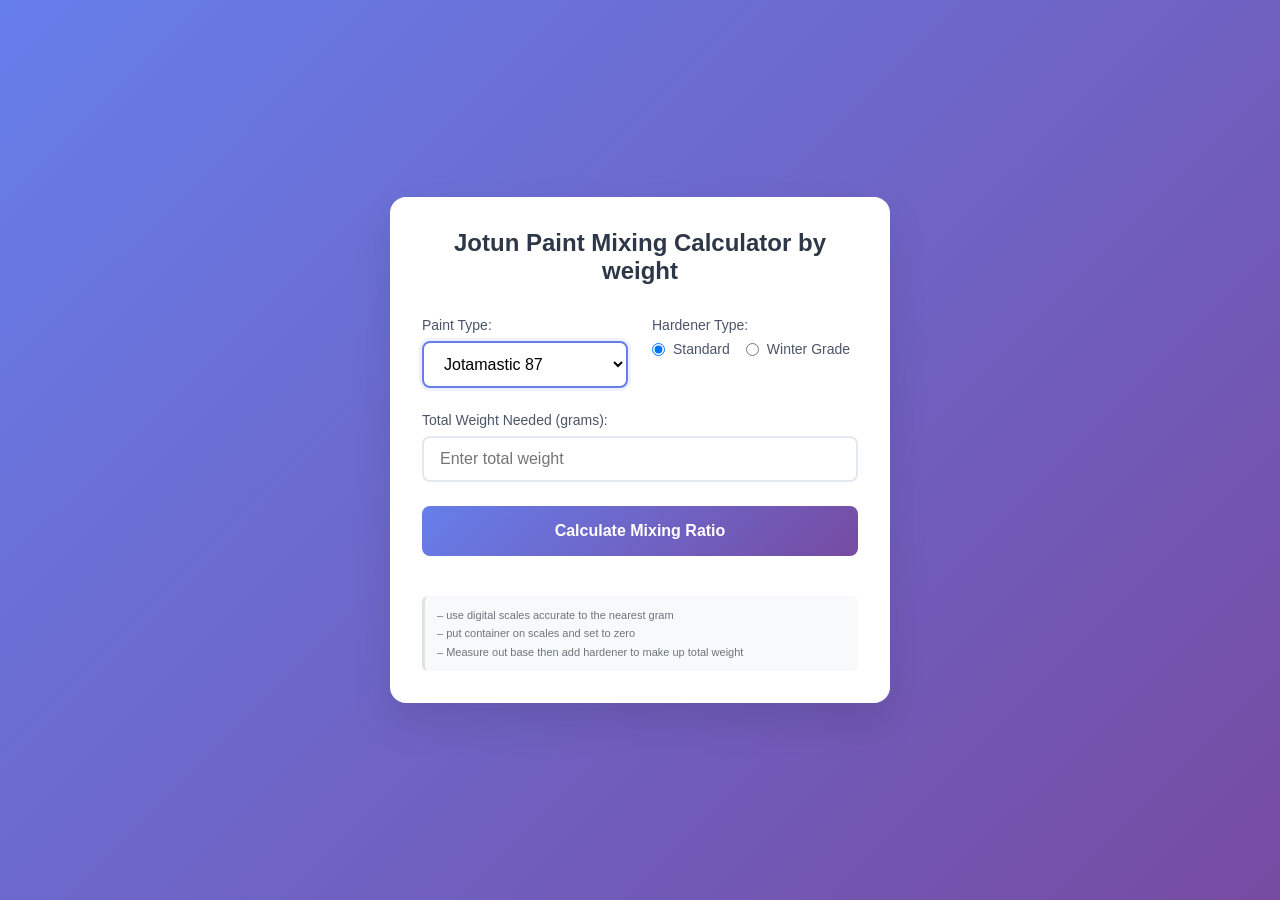
==== index.html @ 99a7ecae "Initial commit: paint calculator web app Co-Authored-By: Claude Sonnet 4.6 <noreply@anthropic.com>" ====
<!DOCTYPE html>
<html lang="en">
  <head>
    <meta charset="UTF-8" />
    <meta name="viewport" content="width=device-width, initial-scale=1.0" />
    <title>Jotun Paint Mixing Calculator by weight</title>
    <link rel="stylesheet" href="styles.css" />
  </head>
  <body>
    <div class="calculator-container">
      <h2>Jotun Paint Mixing Calculator by weight</h2>

      <div class="selection-row">
        <div class="form-group">
          <label for="paintType">Paint Type:</label>
          <select id="paintType" required>
            <option value="jotamastic-87">Jotamastic 87</option>
            <option value="jotamastic-90">Jotamastic 90</option>
          </select>
        </div>

        <div class="form-group">
          <label>Hardener Type:</label>
          <div class="radio-group">
            <label class="radio-label">
              <input
                type="radio"
                name="hardenerType"
                value="standard"
                checked
              />
              <span class="radio-text">Standard</span>
            </label>
            <label class="radio-label">
              <input type="radio" name="hardenerType" value="winter" />
              <span class="radio-text">Winter Grade</span>
            </label>
          </div>
        </div>
      </div>

      <div class="form-group">
        <label for="totalWeight">Total Weight Needed (grams):</label>
        <input
          type="number"
          id="totalWeight"
          min="1"
          step="1"
          placeholder="Enter total weight"
          required
        />
      </div>

      <button id="calculateBtn" class="calculate-btn">
        Calculate Mixing Ratio
      </button>

      <div id="results" class="results hidden">
        <h3>Mixing Instructions</h3>
        <div class="result-item">
          <span class="label">Base Component:</span>
          <span id="baseWeight" class="value"></span>
        </div>
        <div class="result-item">
          <span class="label">Hardener Component:</span>
          <span id="hardenerWeight" class="value"></span>
        </div>
        <div class="result-item">
          <span class="label">Mixing Ratio:</span>
          <span id="mixingRatio" class="value"></span>
        </div>
      </div>

      <div class="notes">
        <p>– use digital scales accurate to the nearest gram</p>
        <p>– put container on scales and set to zero</p>
        <p>– Measure out base then add hardener to make up total weight</p>
      </div>

      <div id="error" class="error hidden">
        <p id="errorMessage"></p>
      </div>
    </div>

    <script src="script.js"></script>
  </body>
</html>
---- styles.css ----
* {
    margin: 0;
    padding: 0;
    box-sizing: border-box;
}

body {
    font-family: -apple-system, BlinkMacSystemFont, 'Segoe UI', Roboto, Oxygen, Ubuntu, Cantarell, sans-serif;
    background: linear-gradient(135deg, #667eea 0%, #764ba2 100%);
    min-height: 100vh;
    display: flex;
    align-items: center;
    justify-content: center;
    padding: 20px;
}

.calculator-container {
    background: white;
    border-radius: 16px;
    box-shadow: 0 20px 40px rgba(0, 0, 0, 0.1);
    padding: 32px;
    max-width: 500px;
    width: 100%;
}

h2 {
    color: #2d3748;
    text-align: center;
    margin-bottom: 32px;
    font-size: 24px;
    font-weight: 600;
}

.form-group {
    margin-bottom: 24px;
}

.selection-row {
    display: flex;
    gap: 24px;
    margin-bottom: 24px;
}

.selection-row .form-group {
    flex: 1;
    margin-bottom: 0;
}

.radio-group {
    display: flex;
    gap: 16px;
    margin-top: 8px;
}

.radio-label {
    display: flex;
    align-items: center;
    cursor: pointer;
    font-size: 14px;
    color: #4a5568;
}

.radio-label input[type="radio"] {
    margin-right: 8px;
    width: auto;
    padding: 0;
}

.radio-text {
    font-weight: 500;
}

label {
    display: block;
    margin-bottom: 8px;
    color: #4a5568;
    font-weight: 500;
    font-size: 14px;
}

select, input {
    width: 100%;
    padding: 12px 16px;
    border: 2px solid #e2e8f0;
    border-radius: 8px;
    font-size: 16px;
    transition: all 0.2s ease;
    background: white;
}

select:focus, input:focus {
    outline: none;
    border-color: #667eea;
    box-shadow: 0 0 0 3px rgba(102, 126, 234, 0.1);
}

select {
    cursor: pointer;
}

.calculate-btn {
    width: 100%;
    background: linear-gradient(135deg, #667eea 0%, #764ba2 100%);
    color: white;
    border: none;
    padding: 16px;
    border-radius: 8px;
    font-size: 16px;
    font-weight: 600;
    cursor: pointer;
    transition: all 0.2s ease;
    margin-bottom: 24px;
}

.calculate-btn:hover {
    transform: translateY(-2px);
    box-shadow: 0 8px 25px rgba(102, 126, 234, 0.3);
}

.calculate-btn:active {
    transform: translateY(0);
}

.results {
    background: #f7fafc;
    border-radius: 12px;
    padding: 24px;
    border-left: 4px solid #667eea;
}

.results h3 {
    color: #2d3748;
    margin-bottom: 16px;
    font-size: 18px;
    font-weight: 600;
}

.result-item {
    display: flex;
    justify-content: space-between;
    align-items: center;
    padding: 12px 0;
    border-bottom: 1px solid #e2e8f0;
}

.result-item:last-child {
    border-bottom: none;
}

.label {
    color: #4a5568;
    font-weight: 500;
    font-size: 14px;
}

.value {
    color: #2d3748;
    font-weight: 600;
    font-size: 16px;
}

.error {
    background: #fed7d7;
    border: 1px solid #feb2b2;
    border-radius: 8px;
    padding: 16px;
    color: #c53030;
    font-size: 14px;
}

.hidden {
    display: none;
}

.notes {
    margin-top: 16px;
    padding: 12px;
    background: #f8f9fa;
    border-radius: 6px;
    border-left: 3px solid #dee2e6;
}

.notes p {
    font-size: 11px;
    color: #6c757d;
    margin: 0;
    line-height: 1.3;
}

.notes p:not(:last-child) {
    margin-bottom: 4px;
}

/* Responsive design */
@media (max-width: 600px) {
    .calculator-container {
        padding: 24px;
        margin: 10px;
    }
    
    h2 {
        font-size: 20px;
    }
    
    .selection-row {
        flex-direction: column;
        gap: 16px;
    }
    
    .radio-group {
        flex-direction: column;
        gap: 8px;
    }
    
    .result-item {
        flex-direction: column;
        align-items: flex-start;
        gap: 4px;
    }
}

/* Embeddable styles for iframe usage */
.embeddable {
    background: transparent;
    box-shadow: none;
    border-radius: 0;
    padding: 16px;
}

.embeddable h2 {
    font-size: 18px;
    margin-bottom: 20px;
}
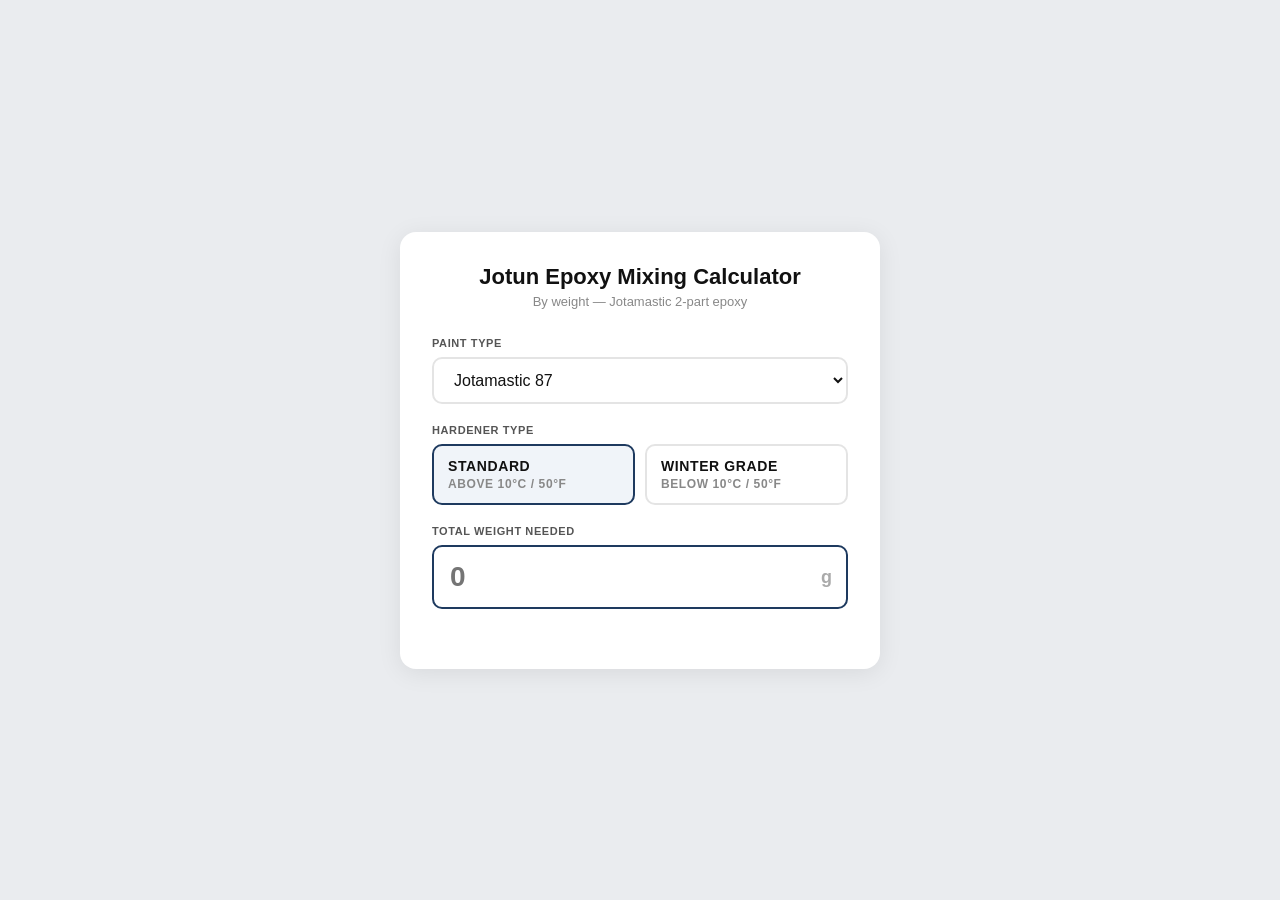
==== commit c5af29da: "Revamp calculator UX: live calc, ratio bar, large results, mobile-first - Fix mixing ratios (87 std:" ====
--- a/index.html
+++ b/index.html
@@ -3,82 +3,92 @@
   <head>
     <meta charset="UTF-8" />
     <meta name="viewport" content="width=device-width, initial-scale=1.0" />
-    <title>Jotun Paint Mixing Calculator by weight</title>
+    <title>Jotun Epoxy Mixing Calculator</title>
     <link rel="stylesheet" href="styles.css" />
   </head>
   <body>
     <div class="calculator-container">
-      <h2>Jotun Paint Mixing Calculator by weight</h2>
+      <div class="header">
+        <h2>Jotun Epoxy Mixing Calculator</h2>
+        <p class="subtitle">By weight &mdash; Jotamastic 2-part epoxy</p>
+      </div>
 
-      <div class="selection-row">
+      <div class="form-section">
         <div class="form-group">
-          <label for="paintType">Paint Type:</label>
-          <select id="paintType" required>
+          <label for="paintType">Paint Type</label>
+          <select id="paintType">
             <option value="jotamastic-87">Jotamastic 87</option>
             <option value="jotamastic-90">Jotamastic 90</option>
           </select>
         </div>
 
         <div class="form-group">
-          <label>Hardener Type:</label>
+          <label>Hardener Type</label>
           <div class="radio-group">
-            <label class="radio-label">
-              <input
-                type="radio"
-                name="hardenerType"
-                value="standard"
-                checked
-              />
-              <span class="radio-text">Standard</span>
+            <label class="radio-card">
+              <input type="radio" name="hardenerType" value="standard" checked />
+              <div class="radio-content">
+                <span class="radio-title">Standard</span>
+                <span class="radio-hint">Above 10°C / 50°F</span>
+              </div>
             </label>
-            <label class="radio-label">
+            <label class="radio-card">
               <input type="radio" name="hardenerType" value="winter" />
-              <span class="radio-text">Winter Grade</span>
+              <div class="radio-content">
+                <span class="radio-title">Winter Grade</span>
+                <span class="radio-hint">Below 10°C / 50°F</span>
+              </div>
             </label>
+          </div>
+        </div>
+
+        <div class="form-group">
+          <label for="totalWeight">Total Weight Needed</label>
+          <div class="input-wrapper">
+            <input
+              type="number"
+              id="totalWeight"
+              min="1"
+              step="1"
+              placeholder="0"
+            />
+            <span class="input-unit">g</span>
           </div>
         </div>
       </div>
 
-      <div class="form-group">
-        <label for="totalWeight">Total Weight Needed (grams):</label>
-        <input
-          type="number"
-          id="totalWeight"
-          min="1"
-          step="1"
-          placeholder="Enter total weight"
-          required
-        />
-      </div>
+      <div id="results" class="results hidden">
+        <div class="ratio-bar-wrap">
+          <div class="ratio-bar">
+            <div id="baseBar" class="bar-base"></div>
+            <div id="hardenerBar" class="bar-hardener"></div>
+          </div>
+          <div class="ratio-legend">
+            <span class="legend-base"><span class="legend-dot"></span>Base</span>
+            <span id="ratioLabel" class="ratio-text"></span>
+            <span class="legend-hardener"><span class="legend-dot"></span>Hardener</span>
+          </div>
+        </div>
 
-      <button id="calculateBtn" class="calculate-btn">
-        Calculate Mixing Ratio
-      </button>
+        <div class="result-cards">
+          <div class="result-card result-card--base">
+            <span class="result-label">Base</span>
+            <span id="baseWeight" class="result-value"></span>
+            <span class="result-unit">grams</span>
+          </div>
+          <div class="result-card result-card--hardener">
+            <span class="result-label">Hardener</span>
+            <span id="hardenerWeight" class="result-value"></span>
+            <span class="result-unit">grams</span>
+          </div>
+        </div>
 
-      <div id="results" class="results hidden">
-        <h3>Mixing Instructions</h3>
-        <div class="result-item">
-          <span class="label">Base Component:</span>
-          <span id="baseWeight" class="value"></span>
+        <div class="instructions">
+          <p>Zero the scales with your container, add base first, then top up with hardener to reach total weight. Use scales accurate to &plusmn;1g.</p>
+          <p class="pot-life-note">Once mixed, pot life varies with temperature &mdash; consult the product datasheet before use.</p>
         </div>
-        <div class="result-item">
-          <span class="label">Hardener Component:</span>
-          <span id="hardenerWeight" class="value"></span>
-        </div>
-        <div class="result-item">
-          <span class="label">Mixing Ratio:</span>
-          <span id="mixingRatio" class="value"></span>
-        </div>
-      </div>
 
-      <div class="notes">
-        <p>– use digital scales accurate to the nearest gram</p>
-        <p>– put container on scales and set to zero</p>
-        <p>– Measure out base then add hardener to make up total weight</p>
-      </div>
-
-      <div id="error" class="error hidden">
-        <p id="errorMessage"></p>
+        <button id="copyBtn" class="copy-btn">Copy Results</button>
       </div>
     </div>
 
--- a/styles.css
+++ b/styles.css
@@ -1,233 +1,360 @@
 * {
-    margin: 0;
-    padding: 0;
-    box-sizing: border-box;
+  margin: 0;
+  padding: 0;
+  box-sizing: border-box;
 }
 
 body {
-    font-family: -apple-system, BlinkMacSystemFont, 'Segoe UI', Roboto, Oxygen, Ubuntu, Cantarell, sans-serif;
-    background: linear-gradient(135deg, #667eea 0%, #764ba2 100%);
-    min-height: 100vh;
-    display: flex;
-    align-items: center;
-    justify-content: center;
-    padding: 20px;
+  font-family: -apple-system, BlinkMacSystemFont, "Segoe UI", Roboto, sans-serif;
+  background: #EAECEF;
+  min-height: 100vh;
+  display: flex;
+  align-items: center;
+  justify-content: center;
+  padding: 20px;
 }
 
 .calculator-container {
-    background: white;
-    border-radius: 16px;
-    box-shadow: 0 20px 40px rgba(0, 0, 0, 0.1);
-    padding: 32px;
-    max-width: 500px;
-    width: 100%;
+  background: #fff;
+  border-radius: 16px;
+  box-shadow: 0 4px 24px rgba(0, 0, 0, 0.08);
+  padding: 32px;
+  max-width: 480px;
+  width: 100%;
+}
+
+/* Header */
+.header {
+  text-align: center;
+  margin-bottom: 28px;
 }
 
 h2 {
-    color: #2d3748;
-    text-align: center;
-    margin-bottom: 32px;
-    font-size: 24px;
-    font-weight: 600;
+  font-size: 22px;
+  font-weight: 700;
+  color: #111;
+  margin-bottom: 4px;
+}
+
+.subtitle {
+  font-size: 13px;
+  color: #888;
+}
+
+/* Form */
+.form-section {
+  display: flex;
+  flex-direction: column;
+  gap: 20px;
+  margin-bottom: 28px;
 }
 
 .form-group {
-    margin-bottom: 24px;
-}
-
-.selection-row {
-    display: flex;
-    gap: 24px;
-    margin-bottom: 24px;
-}
-
-.selection-row .form-group {
-    flex: 1;
-    margin-bottom: 0;
-}
-
+  display: flex;
+  flex-direction: column;
+  gap: 8px;
+}
+
+label {
+  font-size: 11px;
+  font-weight: 700;
+  color: #555;
+  text-transform: uppercase;
+  letter-spacing: 0.6px;
+}
+
+select {
+  width: 100%;
+  padding: 12px 16px;
+  border: 2px solid #E4E4E4;
+  border-radius: 10px;
+  font-size: 16px;
+  color: #111;
+  background: #fff;
+  cursor: pointer;
+  transition: border-color 0.15s;
+}
+
+select:focus {
+  outline: none;
+  border-color: #1E3A5F;
+}
+
+/* Radio cards */
 .radio-group {
-    display: flex;
-    gap: 16px;
-    margin-top: 8px;
-}
-
-.radio-label {
-    display: flex;
-    align-items: center;
-    cursor: pointer;
-    font-size: 14px;
-    color: #4a5568;
-}
-
-.radio-label input[type="radio"] {
-    margin-right: 8px;
-    width: auto;
-    padding: 0;
-}
-
-.radio-text {
-    font-weight: 500;
-}
-
-label {
-    display: block;
-    margin-bottom: 8px;
-    color: #4a5568;
-    font-weight: 500;
-    font-size: 14px;
-}
-
-select, input {
-    width: 100%;
-    padding: 12px 16px;
-    border: 2px solid #e2e8f0;
-    border-radius: 8px;
-    font-size: 16px;
-    transition: all 0.2s ease;
-    background: white;
-}
-
-select:focus, input:focus {
-    outline: none;
-    border-color: #667eea;
-    box-shadow: 0 0 0 3px rgba(102, 126, 234, 0.1);
-}
-
-select {
-    cursor: pointer;
-}
-
-.calculate-btn {
-    width: 100%;
-    background: linear-gradient(135deg, #667eea 0%, #764ba2 100%);
-    color: white;
-    border: none;
-    padding: 16px;
-    border-radius: 8px;
-    font-size: 16px;
-    font-weight: 600;
-    cursor: pointer;
-    transition: all 0.2s ease;
-    margin-bottom: 24px;
-}
-
-.calculate-btn:hover {
-    transform: translateY(-2px);
-    box-shadow: 0 8px 25px rgba(102, 126, 234, 0.3);
-}
-
-.calculate-btn:active {
-    transform: translateY(0);
-}
-
+  display: grid;
+  grid-template-columns: 1fr 1fr;
+  gap: 10px;
+}
+
+.radio-card {
+  position: relative;
+  cursor: pointer;
+  display: block;
+}
+
+.radio-card input[type="radio"] {
+  position: absolute;
+  opacity: 0;
+  width: 0;
+  height: 0;
+}
+
+.radio-content {
+  display: flex;
+  flex-direction: column;
+  gap: 3px;
+  padding: 12px 14px;
+  border: 2px solid #E4E4E4;
+  border-radius: 10px;
+  transition: border-color 0.15s, background 0.15s;
+}
+
+.radio-card input:checked + .radio-content {
+  border-color: #1E3A5F;
+  background: #F0F4F9;
+}
+
+.radio-title {
+  font-size: 14px;
+  font-weight: 600;
+  color: #111;
+}
+
+.radio-hint {
+  font-size: 12px;
+  color: #888;
+}
+
+/* Weight input */
+.input-wrapper {
+  position: relative;
+}
+
+.input-wrapper input {
+  width: 100%;
+  padding: 14px 48px 14px 16px;
+  border: 2px solid #E4E4E4;
+  border-radius: 10px;
+  font-size: 28px;
+  font-weight: 700;
+  color: #111;
+  transition: border-color 0.15s;
+  -moz-appearance: textfield;
+}
+
+.input-wrapper input::-webkit-inner-spin-button,
+.input-wrapper input::-webkit-outer-spin-button {
+  -webkit-appearance: none;
+}
+
+.input-wrapper input:focus {
+  outline: none;
+  border-color: #1E3A5F;
+}
+
+.input-unit {
+  position: absolute;
+  right: 16px;
+  top: 50%;
+  transform: translateY(-50%);
+  font-size: 18px;
+  font-weight: 600;
+  color: #aaa;
+  pointer-events: none;
+}
+
+/* Results */
 .results {
-    background: #f7fafc;
-    border-radius: 12px;
-    padding: 24px;
-    border-left: 4px solid #667eea;
-}
-
-.results h3 {
-    color: #2d3748;
-    margin-bottom: 16px;
-    font-size: 18px;
-    font-weight: 600;
-}
-
-.result-item {
-    display: flex;
-    justify-content: space-between;
-    align-items: center;
-    padding: 12px 0;
-    border-bottom: 1px solid #e2e8f0;
-}
-
-.result-item:last-child {
-    border-bottom: none;
-}
-
-.label {
-    color: #4a5568;
-    font-weight: 500;
-    font-size: 14px;
-}
-
-.value {
-    color: #2d3748;
-    font-weight: 600;
-    font-size: 16px;
-}
-
-.error {
-    background: #fed7d7;
-    border: 1px solid #feb2b2;
-    border-radius: 8px;
-    padding: 16px;
-    color: #c53030;
-    font-size: 14px;
+  border-top: 2px solid #F0F0F0;
+  padding-top: 24px;
+}
+
+/* Ratio bar */
+.ratio-bar-wrap {
+  margin-bottom: 20px;
+}
+
+.ratio-bar {
+  display: flex;
+  height: 28px;
+  border-radius: 6px;
+  overflow: hidden;
+  margin-bottom: 8px;
+}
+
+.bar-base {
+  background: #1E3A5F;
+  transition: width 0.35s ease;
+  height: 100%;
+}
+
+.bar-hardener {
+  background: #E85D04;
+  transition: width 0.35s ease;
+  height: 100%;
+}
+
+.ratio-legend {
+  display: flex;
+  align-items: center;
+  justify-content: space-between;
+  font-size: 12px;
+}
+
+.legend-base,
+.legend-hardener {
+  display: flex;
+  align-items: center;
+  gap: 5px;
+  font-weight: 600;
+  color: #555;
+}
+
+.legend-dot {
+  width: 10px;
+  height: 10px;
+  border-radius: 2px;
+  display: inline-block;
+}
+
+.legend-base .legend-dot {
+  background: #1E3A5F;
+}
+
+.legend-hardener .legend-dot {
+  background: #E85D04;
+}
+
+.ratio-text {
+  font-size: 12px;
+  color: #aaa;
+}
+
+/* Result cards */
+.result-cards {
+  display: grid;
+  grid-template-columns: 1fr 1fr;
+  gap: 12px;
+  margin-bottom: 20px;
+}
+
+.result-card {
+  padding: 20px 16px;
+  border-radius: 12px;
+  display: flex;
+  flex-direction: column;
+  align-items: center;
+  gap: 2px;
+  text-align: center;
+}
+
+.result-card--base {
+  background: #EEF2F7;
+  border: 2px solid #1E3A5F;
+}
+
+.result-card--hardener {
+  background: #FEF3EE;
+  border: 2px solid #E85D04;
+}
+
+.result-label {
+  font-size: 10px;
+  font-weight: 700;
+  text-transform: uppercase;
+  letter-spacing: 0.6px;
+  color: #888;
+  margin-bottom: 4px;
+}
+
+.result-value {
+  font-size: 52px;
+  font-weight: 800;
+  line-height: 1;
+  color: #111;
+  letter-spacing: -2px;
+}
+
+.result-unit {
+  font-size: 13px;
+  color: #999;
+  margin-top: 2px;
+}
+
+/* Instructions */
+.instructions {
+  background: #F8F8F8;
+  border-radius: 10px;
+  padding: 14px 16px;
+  margin-bottom: 16px;
+  display: flex;
+  flex-direction: column;
+  gap: 8px;
+}
+
+.instructions p {
+  font-size: 13px;
+  color: #555;
+  line-height: 1.5;
+}
+
+.pot-life-note {
+  color: #92400E !important;
+  font-weight: 500;
+}
+
+/* Copy button */
+.copy-btn {
+  width: 100%;
+  padding: 14px;
+  background: #1E3A5F;
+  color: #fff;
+  border: none;
+  border-radius: 10px;
+  font-size: 15px;
+  font-weight: 600;
+  cursor: pointer;
+  transition: background 0.15s, transform 0.1s;
+}
+
+.copy-btn:hover {
+  background: #162d4a;
+}
+
+.copy-btn:active {
+  transform: scale(0.99);
 }
 
 .hidden {
-    display: none;
-}
-
-.notes {
-    margin-top: 16px;
-    padding: 12px;
-    background: #f8f9fa;
-    border-radius: 6px;
-    border-left: 3px solid #dee2e6;
-}
-
-.notes p {
-    font-size: 11px;
-    color: #6c757d;
-    margin: 0;
-    line-height: 1.3;
-}
-
-.notes p:not(:last-child) {
-    margin-bottom: 4px;
-}
-
-/* Responsive design */
-@media (max-width: 600px) {
-    .calculator-container {
-        padding: 24px;
-        margin: 10px;
-    }
-    
-    h2 {
-        font-size: 20px;
-    }
-    
-    .selection-row {
-        flex-direction: column;
-        gap: 16px;
-    }
-    
-    .radio-group {
-        flex-direction: column;
-        gap: 8px;
-    }
-    
-    .result-item {
-        flex-direction: column;
-        align-items: flex-start;
-        gap: 4px;
-    }
-}
-
-/* Embeddable styles for iframe usage */
-.embeddable {
-    background: transparent;
-    box-shadow: none;
-    border-radius: 0;
-    padding: 16px;
-}
-
-.embeddable h2 {
-    font-size: 18px;
-    margin-bottom: 20px;
-}
+  display: none;
+}
+
+/* Mobile */
+@media (max-width: 480px) {
+  .calculator-container {
+    padding: 24px 18px;
+  }
+
+  h2 {
+    font-size: 19px;
+  }
+
+  .result-value {
+    font-size: 44px;
+  }
+}
+
+/* Embed (iframe) */
+body.embeddable {
+  background: transparent;
+  min-height: unset;
+  padding: 0;
+  align-items: flex-start;
+}
+
+.embeddable .calculator-container {
+  box-shadow: none;
+  border-radius: 0;
+  max-width: 100%;
+}
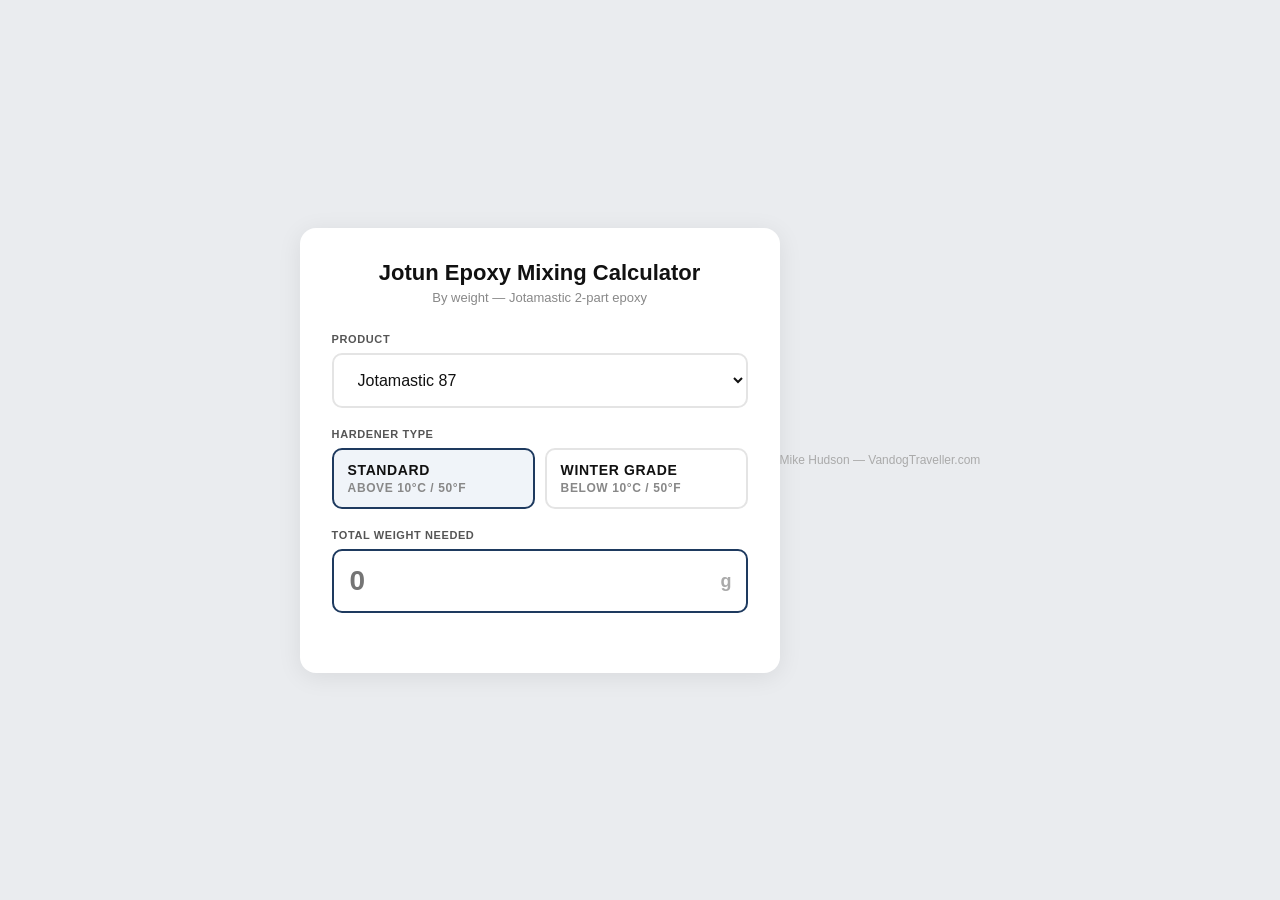
==== commit 4665e019: "Increase product select padding, add credit footer Co-Authored-By: Claude Sonnet 4.6 <noreply@anthro" ====
--- a/index.html
+++ b/index.html
@@ -15,7 +15,7 @@
 
       <div class="form-section">
         <div class="form-group">
-          <label for="paintType">Paint Type</label>
+          <label for="paintType">Product</label>
           <select id="paintType">
             <option value="jotamastic-87">Jotamastic 87</option>
             <option value="jotamastic-90">Jotamastic 90</option>
@@ -92,6 +92,8 @@
       </div>
     </div>
 
+    <div class="credit">Mike Hudson &mdash; <a href="https://www.vandogtraveller.com" target="_blank" rel="noopener">VandogTraveller.com</a></div>
+
     <script src="script.js"></script>
   </body>
 </html>
--- a/styles.css
+++ b/styles.css
@@ -65,7 +65,7 @@
 
 select {
   width: 100%;
-  padding: 12px 16px;
+  padding: 16px 20px;
   border: 2px solid #E4E4E4;
   border-radius: 10px;
   font-size: 16px;
@@ -330,6 +330,22 @@
   display: none;
 }
 
+.credit {
+  text-align: center;
+  margin-top: 20px;
+  font-size: 12px;
+  color: #aaa;
+}
+
+.credit a {
+  color: #aaa;
+  text-decoration: none;
+}
+
+.credit a:hover {
+  color: #555;
+}
+
 /* Mobile */
 @media (max-width: 480px) {
   .calculator-container {
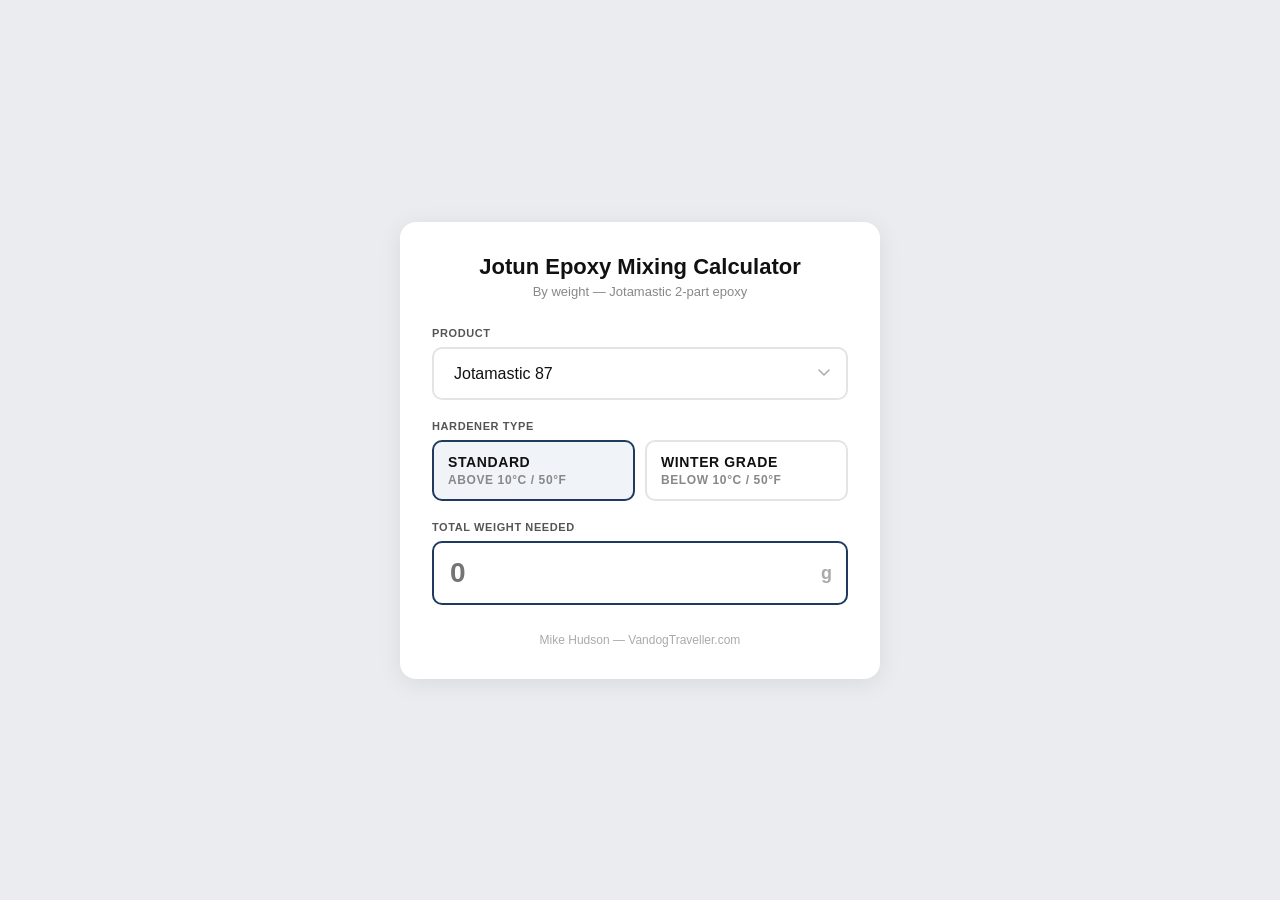
==== commit c1e3df16: "Move credit inside container, fix select padding with appearance:none Co-Authored-By: Claude Sonnet " ====
--- a/index.html
+++ b/index.html
@@ -90,9 +90,9 @@
 
         <button id="copyBtn" class="copy-btn">Copy Results</button>
       </div>
+
+      <div class="credit">Mike Hudson &mdash; <a href="https://www.vandogtraveller.com" target="_blank" rel="noopener">VandogTraveller.com</a></div>
     </div>
-
-    <div class="credit">Mike Hudson &mdash; <a href="https://www.vandogtraveller.com" target="_blank" rel="noopener">VandogTraveller.com</a></div>
 
     <script src="script.js"></script>
   </body>
--- a/styles.css
+++ b/styles.css
@@ -70,9 +70,11 @@
   border-radius: 10px;
   font-size: 16px;
   color: #111;
-  background: #fff;
+  background: #fff url("data:image/svg+xml,%3Csvg xmlns='http://www.w3.org/2000/svg' width='12' height='8' viewBox='0 0 12 8'%3E%3Cpath d='M1 1l5 5 5-5' stroke='%23aaa' stroke-width='1.5' fill='none' stroke-linecap='round'/%3E%3C/svg%3E") no-repeat right 16px center;
   cursor: pointer;
   transition: border-color 0.15s;
+  appearance: none;
+  -webkit-appearance: none;
 }
 
 select:focus {
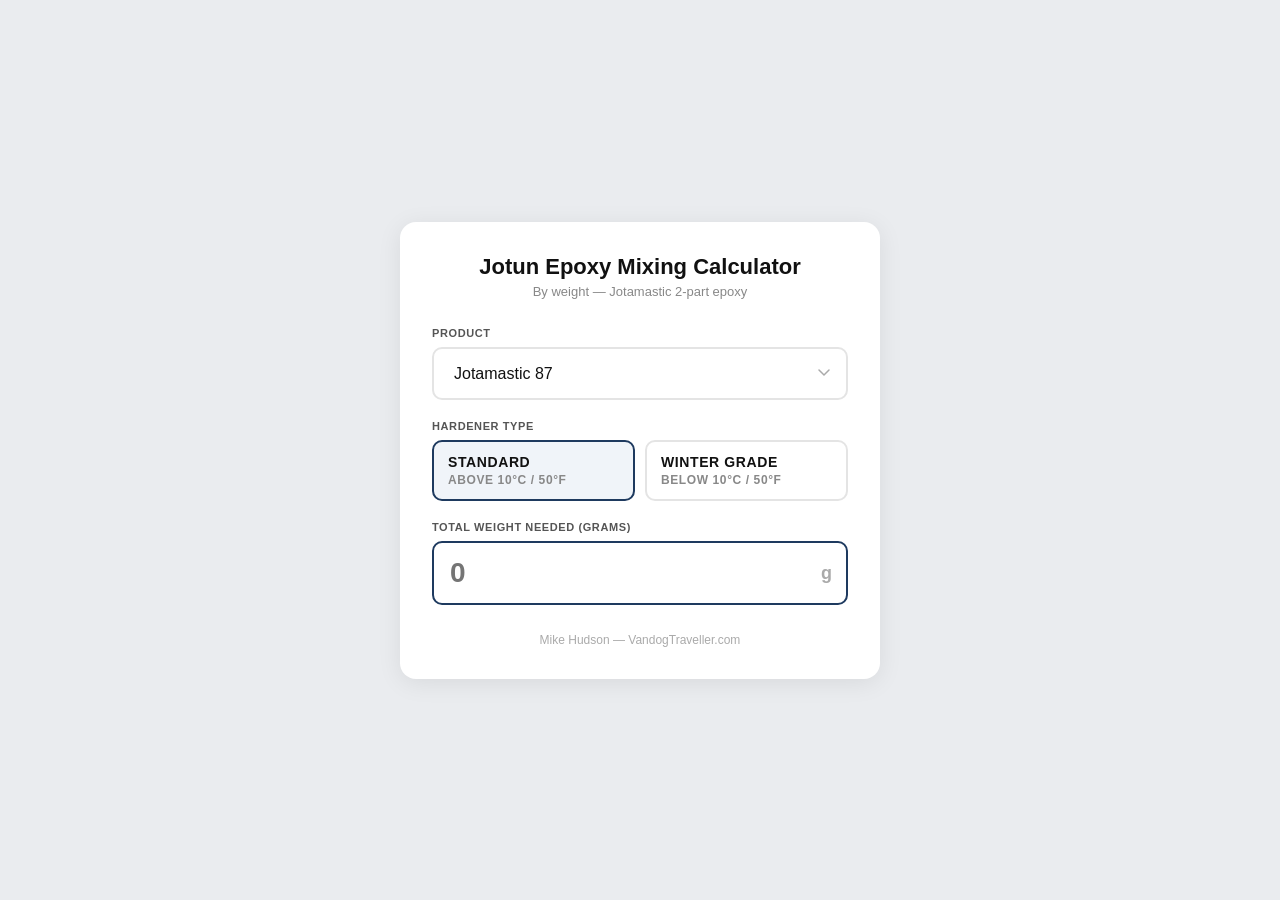
==== commit 0280e72c: "Update total weight label to include unit Co-Authored-By: Claude Sonnet 4.6 <noreply@anthropic.com>" ====
--- a/index.html
+++ b/index.html
@@ -43,7 +43,7 @@
         </div>
 
         <div class="form-group">
-          <label for="totalWeight">Total Weight Needed</label>
+          <label for="totalWeight">Total Weight Needed (grams)</label>
           <div class="input-wrapper">
             <input
               type="number"
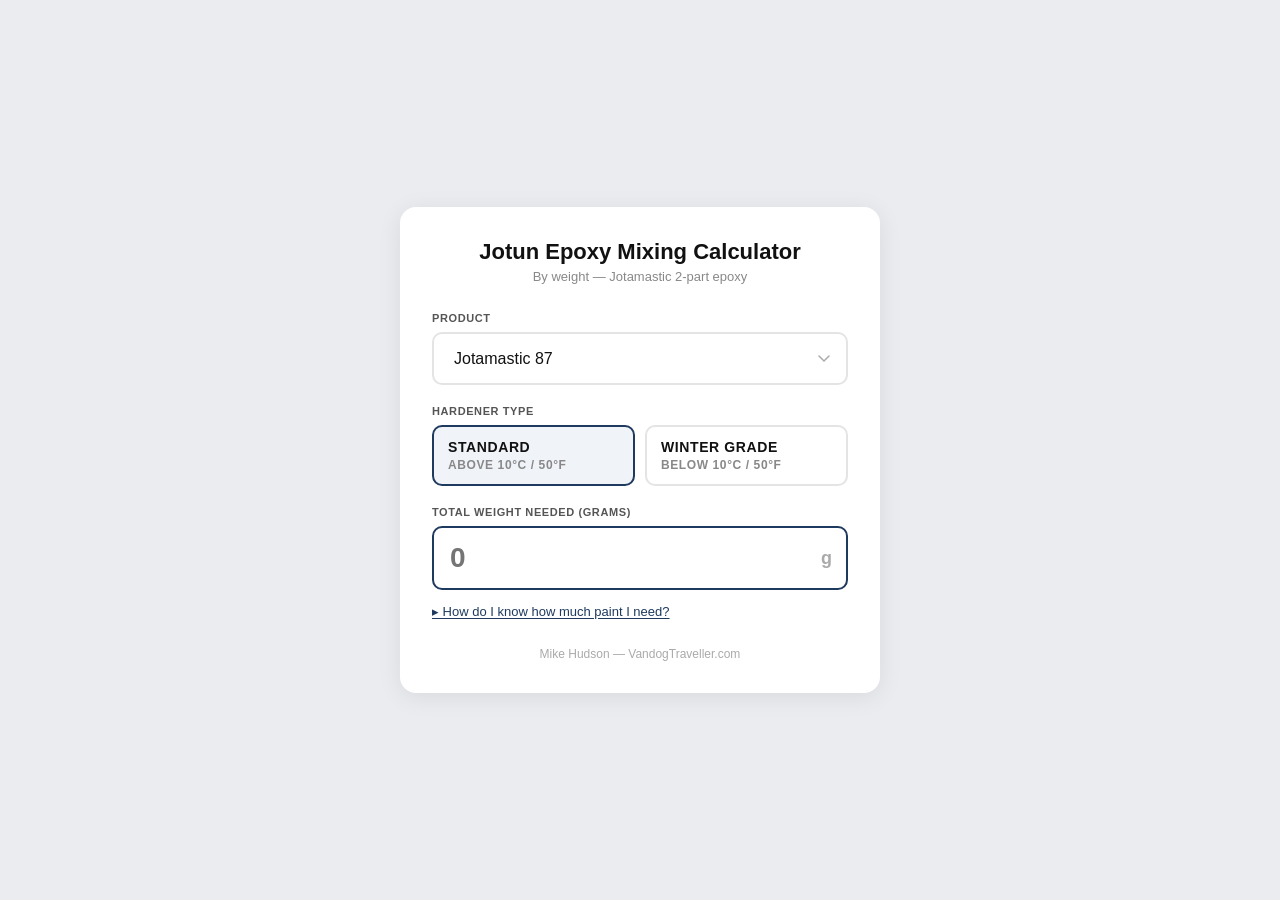
==== commit 01e9a9d5: "Add coverage calculator with TDS data, accurate pot life per product - Expandable 'How do I know how" ====
--- a/index.html
+++ b/index.html
@@ -54,6 +54,51 @@
             />
             <span class="input-unit">g</span>
           </div>
+          <button type="button" id="coverageToggle" class="coverage-toggle">
+            ▸ How do I know how much paint I need?
+          </button>
+        </div>
+
+        <div id="coverageCalc" class="coverage-calc hidden">
+          <div class="form-group">
+            <label for="surfaceArea">Surface Area</label>
+            <div class="input-wrapper">
+              <input
+                type="number"
+                id="surfaceArea"
+                min="0.1"
+                step="0.1"
+                placeholder="0"
+              />
+              <span class="input-unit">m²</span>
+            </div>
+          </div>
+          <div class="form-group">
+            <label>Number of Coats</label>
+            <div class="radio-group">
+              <label class="radio-card">
+                <input type="radio" name="numCoats" value="1" checked />
+                <div class="radio-content">
+                  <span class="radio-title">1 coat</span>
+                </div>
+              </label>
+              <label class="radio-card">
+                <input type="radio" name="numCoats" value="2" />
+                <div class="radio-content">
+                  <span class="radio-title">2 coats</span>
+                </div>
+              </label>
+            </div>
+          </div>
+          <div id="coverageResult" class="coverage-result hidden">
+            <div class="coverage-output">
+              <span class="coverage-label">Estimated paint needed</span>
+              <span id="coverageGrams" class="coverage-value"></span>
+              <span class="coverage-unit">grams</span>
+            </div>
+            <p class="coverage-note">Theoretical at minimum film thickness. Add 10&ndash;15% for brush/roller losses.</p>
+            <button type="button" id="useCoverageBtn" class="use-coverage-btn">Use this amount &uarr;</button>
+          </div>
         </div>
       </div>
 
@@ -85,7 +130,7 @@
 
         <div class="instructions">
           <p>Zero the scales with your container, add base first, then top up with hardener to reach total weight. Use scales accurate to &plusmn;1g.</p>
-          <p class="pot-life-note">Once mixed, pot life varies with temperature &mdash; consult the product datasheet before use.</p>
+          <p id="potLifeNote" class="pot-life-note"></p>
         </div>
 
         <button id="copyBtn" class="copy-btn">Copy Results</button>
--- a/styles.css
+++ b/styles.css
@@ -328,6 +328,92 @@
   transform: scale(0.99);
 }
 
+/* Coverage calculator */
+.coverage-toggle {
+  background: none;
+  border: none;
+  padding: 6px 0 0;
+  font-size: 13px;
+  color: #1E3A5F;
+  cursor: pointer;
+  text-align: left;
+  font-weight: 500;
+  text-decoration: underline;
+  text-underline-offset: 2px;
+}
+
+.coverage-toggle:hover {
+  color: #162d4a;
+}
+
+.coverage-calc {
+  background: #F4F7FB;
+  border: 1px solid #D0DCF0;
+  border-radius: 12px;
+  padding: 18px;
+  display: flex;
+  flex-direction: column;
+  gap: 16px;
+  margin-top: 4px;
+}
+
+.coverage-result {
+  background: #fff;
+  border: 1px solid #D0DCF0;
+  border-radius: 10px;
+  padding: 14px 16px;
+  display: flex;
+  flex-direction: column;
+  gap: 8px;
+}
+
+.coverage-output {
+  display: flex;
+  align-items: baseline;
+  gap: 6px;
+}
+
+.coverage-label {
+  font-size: 12px;
+  color: #666;
+  font-weight: 500;
+}
+
+.coverage-value {
+  font-size: 28px;
+  font-weight: 800;
+  color: #111;
+  letter-spacing: -1px;
+}
+
+.coverage-unit {
+  font-size: 13px;
+  color: #999;
+}
+
+.coverage-note {
+  font-size: 12px;
+  color: #888;
+  line-height: 1.4;
+}
+
+.use-coverage-btn {
+  width: 100%;
+  padding: 10px;
+  background: #E85D04;
+  color: #fff;
+  border: none;
+  border-radius: 8px;
+  font-size: 14px;
+  font-weight: 600;
+  cursor: pointer;
+  transition: background 0.15s;
+}
+
+.use-coverage-btn:hover {
+  background: #c94e02;
+}
+
 .hidden {
   display: none;
 }
